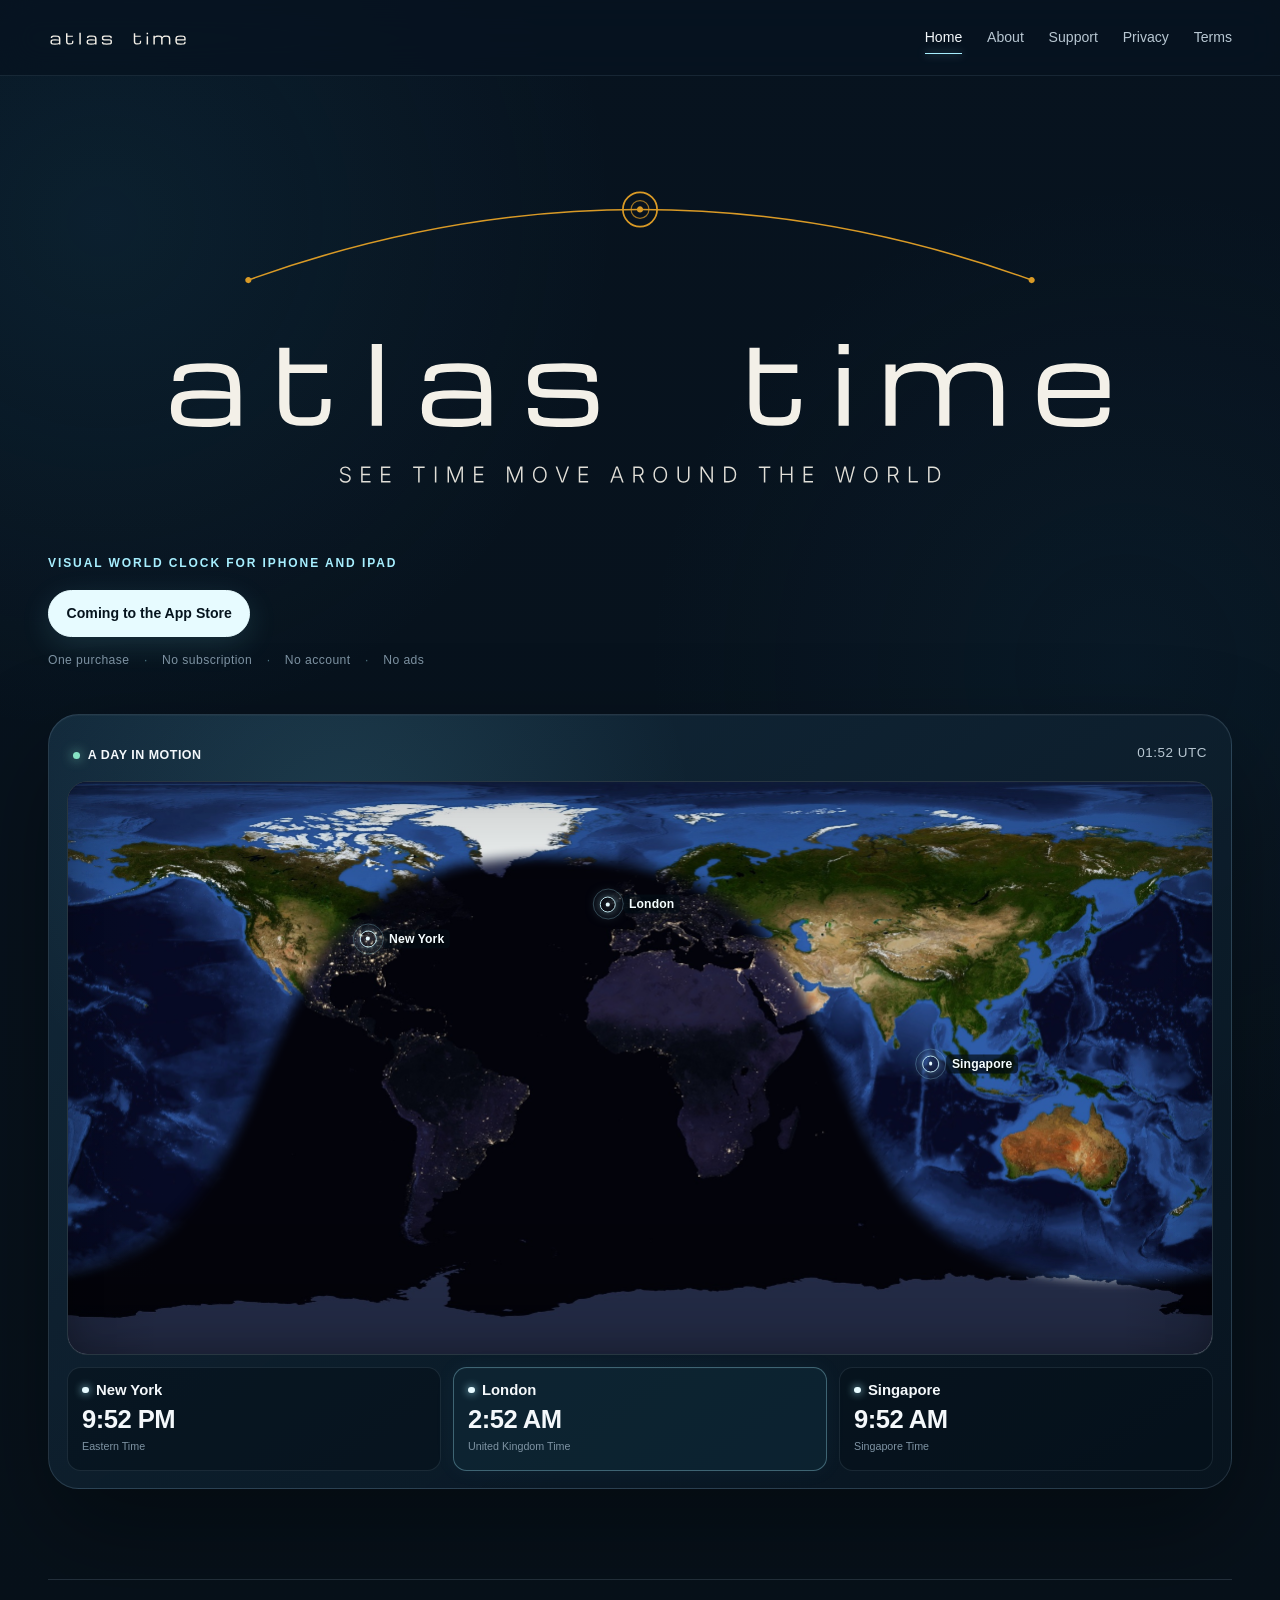
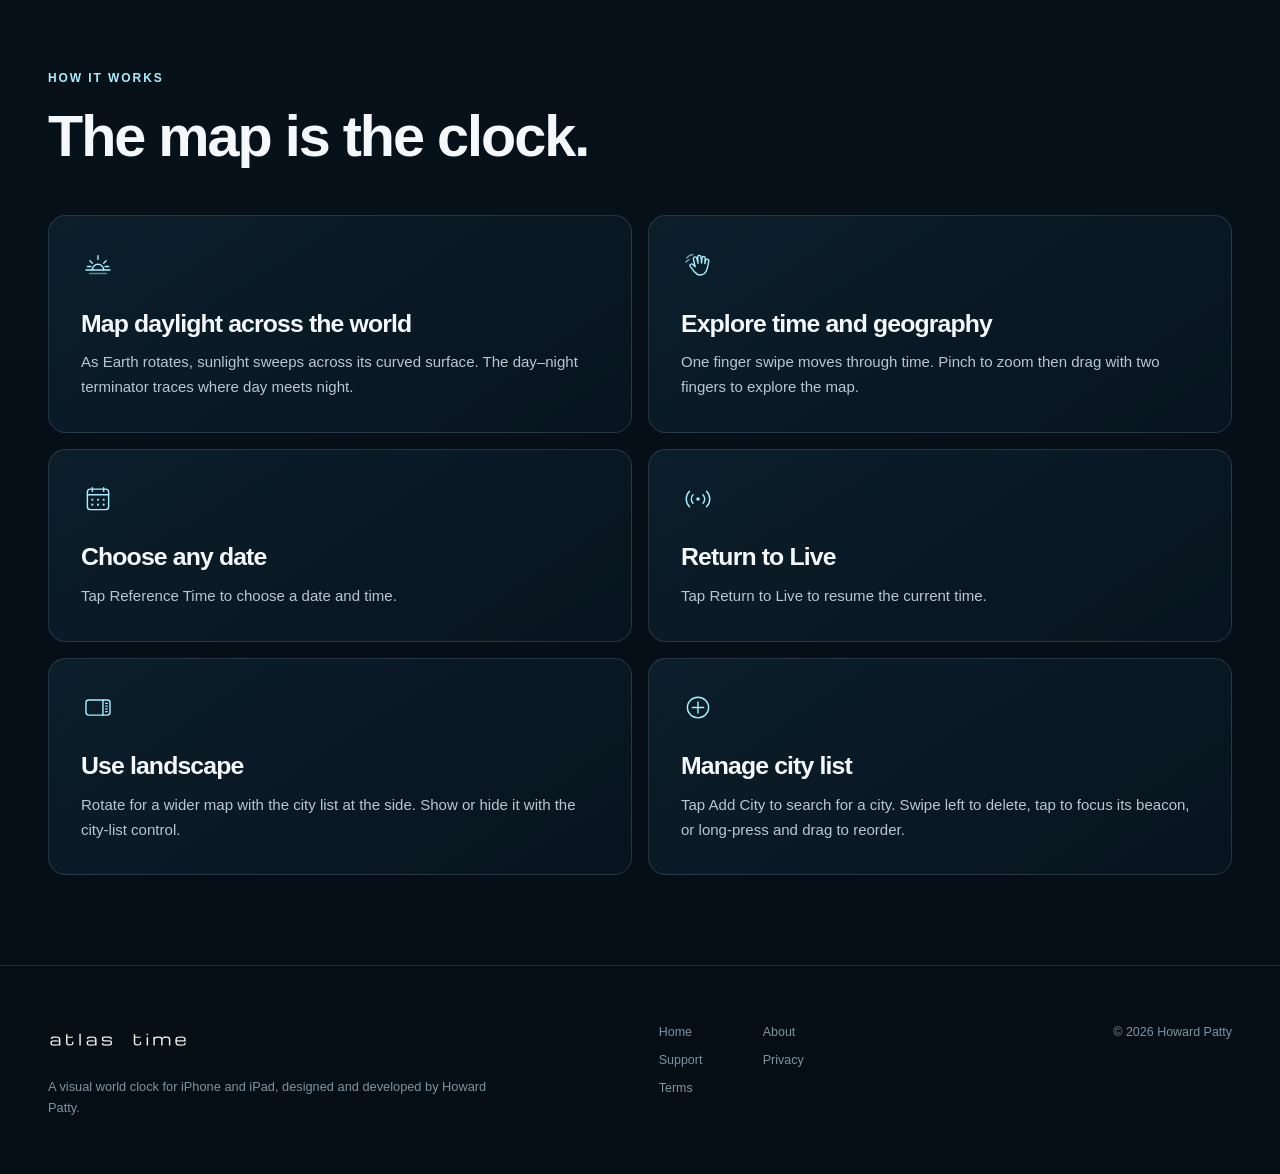
==== index.html @ 24e4bc36 "content updates" ====
<!doctype html>
<html lang="en">
<head>
  <meta charset="utf-8">
  <meta name="viewport" content="width=device-width, initial-scale=1">
  <meta name="description" content="Atlas Time is a visual world clock for iPhone and iPad. Follow daylight, explore seasonal light, and keep the places that matter in view.">
  <meta name="robots" content="index,follow">
  <meta name="theme-color" content="#07131f">
  <meta property="og:type" content="website">
  <meta property="og:site_name" content="Atlas Time">
  <meta property="og:title" content="Atlas Time — See time move across the world">
  <meta property="og:description" content="Atlas Time is a visual world clock for iPhone and iPad. Follow daylight, explore seasonal light, and keep the places that matter in view.">
  <meta property="og:url" content="https://atlastime.howardpatty.com/">
  <link rel="canonical" href="https://atlastime.howardpatty.com/">
  <link rel="icon" href="/assets/favicon.svg" type="image/svg+xml">
  <link rel="stylesheet" href="/assets/styles.css">
  <link rel="preload" href="/assets/brand/AtlasTimeLogo-Dark.svg" as="image" type="image/svg+xml">
<link rel="preload" href="/assets/map/earth-day.jpg" as="image">
  <title>Atlas Time — See time move across the world</title>
</head>
<body data-page="home">
  <a class="skip-link" href="#main-content">Skip to content</a>
  <header class="site-header">
    <div class="header-inner">
      <a class="brand" href="/" aria-label="Atlas Time home">
        <img class="header-logo" src="/assets/brand/AtlasTimeWordmark-Dark.svg" alt="">
      </a>
      <nav class="primary-nav" aria-label="Primary">
        <a href="/" aria-current="page">Home</a>
<a href="/about/">About</a>
<a href="/support/">Support</a>
<a href="/privacy/">Privacy</a>
<a href="/terms/">Terms</a>
      </nav>
    </div>
  </header>

  <main id="main-content">
    <section class="hero section-shell">
  <div class="hero-copy">
    <div class="hero-identity">
      <picture class="hero-logo">
        <source media="print" srcset="/assets/brand/AtlasTimeLogo-Light.svg">
        <img src="/assets/brand/AtlasTimeLogo-Dark.svg" alt="Atlas Time. See time move around the world.">
      </picture>
      <p class="eyebrow">Visual world clock for iPhone and iPad</p>
    </div>
    <div class="hero-pitch">
      <div class="hero-actions" aria-label="Atlas Time availability">
        <span class="button button-primary" aria-label="Atlas Time is coming to the App Store">Coming to the App Store</span>
      </div>
      <ul class="promise-list" aria-label="Purchase and privacy highlights">
        <li>One purchase</li>
        <li>No subscription</li>
        <li>No account</li>
        <li>No ads</li>
      </ul>
    </div>
  </div>

  <div class="map-feature" data-solar-map data-cycle-seconds="42" data-day-image="/assets/map/earth-day.jpg" data-night-image="/assets/map/earth-night.jpg">
    <div class="map-heading">
      <div>
        <span class="live-indicator"><span aria-hidden="true"></span> A day in motion</span>
      </div>
      <time class="map-reference" data-reference-time datetime="2026-06-21T00:00:00Z">00:00 UTC</time>
    </div>

    <div class="earth-frame">
      <img class="map-fallback map-fallback-day" src="/assets/map/earth-day.jpg" alt="">
      <img class="map-fallback map-fallback-night" src="/assets/map/earth-night.jpg" alt="">
      <canvas class="earth-canvas" role="img" aria-label="A compressed twenty-four-hour view of sunlight and darkness moving across Earth, with beacons for New York, London, and Singapore."></canvas>
      <div class="map-vignette" aria-hidden="true"></div>

      <div class="beacon beacon-new-york" style="--x: 29.45%; --y: 27.39%;">
        <span class="beacon-ring" aria-hidden="true"><span></span></span>
        <span class="beacon-label">New York</span>
      </div>
      <div class="beacon beacon-london" style="--x: 49.97%; --y: 21.39%;">
        <span class="beacon-ring" aria-hidden="true"><span></span></span>
        <span class="beacon-label">London</span>
      </div>
      <div class="beacon beacon-singapore" style="--x: 78.84%; --y: 49.25%;">
        <span class="beacon-ring" aria-hidden="true"><span></span></span>
        <span class="beacon-label">Singapore</span>
      </div>
    </div>

    <div class="city-strip" aria-label="Local times in the featured cities">
      <article class="city-readout">
        <div><span class="city-beacon-dot" aria-hidden="true"></span><h2>New York</h2></div>
        <time data-city-time data-time-zone="America/New_York" datetime="2026-06-20T20:00:00-04:00">8:00 PM</time>
        <p>Eastern Time</p>
      </article>
      <article class="city-readout city-readout-focused">
        <div><span class="city-beacon-dot" aria-hidden="true"></span><h2>London</h2></div>
        <time data-city-time data-time-zone="Europe/London" datetime="2026-06-21T01:00:00+01:00">1:00 AM</time>
        <p>United Kingdom Time</p>
      </article>
      <article class="city-readout">
        <div><span class="city-beacon-dot" aria-hidden="true"></span><h2>Singapore</h2></div>
        <time data-city-time data-time-zone="Asia/Singapore" datetime="2026-06-21T08:00:00+08:00">8:00 AM</time>
        <p>Singapore Time</p>
      </article>
    </div>
  </div>
</section>

<section class="tips-section section-shell" id="how-it-works" aria-labelledby="how-it-works-heading">
  <div class="section-intro">
    <p class="eyebrow">How it works</p>
    <h2 id="how-it-works-heading">The map is the clock.</h2>
  </div>
  <div class="tips-grid">
    <article class="tip-card"><img class="tip-icon" src="/assets/icons/tip-map-daylight.svg" alt=""><h3>Map daylight across the world</h3><p>As Earth rotates, sunlight sweeps across its curved surface. The day–night terminator traces where day meets night.</p></article>
    <article class="tip-card"><img class="tip-icon" src="/assets/icons/tip-move-through-time.svg" alt=""><h3>Explore time and geography</h3><p>One finger swipe moves through time. Pinch to zoom then drag with two fingers to explore the map.</p></article>
    <article class="tip-card"><img class="tip-icon" src="/assets/icons/tip-choose-date.svg" alt=""><h3>Choose any date</h3><p>Tap Reference Time to choose a date and time.</p></article>
    <article class="tip-card"><img class="tip-icon" src="/assets/icons/tip-return-to-live.svg" alt=""><h3>Return to Live</h3><p>Tap Return to Live to resume the current time.</p></article>
    <article class="tip-card"><img class="tip-icon" src="/assets/icons/tip-landscape.svg" alt=""><h3>Use landscape</h3><p>Rotate for a wider map with the city list at the side. Show or hide it with the city-list control.</p></article>
    <article class="tip-card"><img class="tip-icon" src="/assets/icons/tip-manage-city-list.svg" alt=""><h3>Manage city list</h3><p>Tap Add City to search for a city. Swipe left to delete, tap to focus its beacon, or long-press and drag to reorder.</p></article>
  </div>
</section>

  </main>

  <footer class="site-footer">
    <div class="footer-inner">
  <div>
    <a class="footer-brand" href="/" aria-label="Atlas Time home">
      <picture>
        <source media="print" srcset="/assets/brand/AtlasTimeWordmark-Light.svg">
        <img src="/assets/brand/AtlasTimeWordmark-Dark.svg" alt="">
      </picture>
    </a>
    <p>A visual world clock for iPhone and iPad, designed and developed by Howard Patty.</p>
  </div>
  <nav aria-label="Sitemap">
    <a href="/">Home</a>
    <a href="/about/">About</a>
    <a href="/support/">Support</a>
    <a href="/privacy/">Privacy</a>
    <a href="/terms/">Terms</a>
  </nav>
  <p class="copyright">© 2026 Howard Patty</p>
</div>
  </footer>
  <script src="/assets/hero.js" defer></script>
</body>
</html>
---- assets/styles.css ----
:root {
  color-scheme: dark;
  --ink: #f4f8fb;
  --ink-soft: #b8c7d2;
  --ink-faint: #7e93a3;
  --surface: #07131f;
  --surface-raised: #0c1c29;
  --surface-soft: #102535;
  --line: rgba(177, 213, 232, 0.16);
  --line-strong: rgba(177, 226, 244, 0.32);
  --beacon: #a7efff;
  --beacon-bright: #e7fbff;
  --live: #86e3c4;
  --max-width: 74rem;
  --content-width: 51rem;
  --page-gutter: clamp(1.1rem, 3vw, 2rem);
  --section-space: clamp(3.75rem, 7vw, 6rem);
  --page-hero-top: clamp(3.5rem, 7vw, 5.5rem);
  --page-hero-bottom: clamp(2.75rem, 5vw, 4rem);
  --radius-large: clamp(1.25rem, 2.4vw, 2rem);
  --radius-medium: 1.1rem;
  font-family: ui-sans-serif, -apple-system, BlinkMacSystemFont, "SF Pro Display", "Segoe UI", sans-serif;
  font-synthesis: none;
  text-rendering: optimizeLegibility;
}

* {
  box-sizing: border-box;
}

html {
  background: var(--surface);
  scroll-behavior: smooth;
}

body {
  margin: 0;
  min-width: 20rem;
  color: var(--ink);
  background:
    radial-gradient(circle at 8% 8%, rgba(38, 111, 146, 0.14), transparent 32rem),
    radial-gradient(circle at 88% 24%, rgba(28, 82, 114, 0.11), transparent 30rem),
    linear-gradient(180deg, #07131f 0%, #07111a 58%, #050d15 100%);
  font-size: clamp(1rem, 0.96rem + 0.2vw, 1.08rem);
  line-height: 1.65;
}

body::before {
  position: fixed;
  inset: 0;
  z-index: -1;
  content: "";
  opacity: 0.22;
  pointer-events: none;
  background-image: radial-gradient(circle, rgba(219, 246, 255, 0.25) 0.7px, transparent 0.9px);
  background-size: 52px 52px;
  mask-image: linear-gradient(to bottom, black, transparent 62%);
}

a {
  color: var(--beacon);
  text-underline-offset: 0.18em;
}

a:hover {
  color: var(--beacon-bright);
}

button,
a,
summary {
  -webkit-tap-highlight-color: transparent;
}

:focus-visible {
  outline: 3px solid var(--beacon);
  outline-offset: 4px;
  border-radius: 0.25rem;
}

img,
canvas {
  display: block;
  max-width: 100%;
}

h1,
h2,
h3,
p {
  margin-top: 0;
}

h1,
h2,
h3 {
  line-height: 1.08;
  letter-spacing: -0.035em;
}

h1 {
  max-width: 15ch;
  margin-bottom: 1.35rem;
  font-size: clamp(3rem, 7vw, 6rem);
  font-weight: 620;
}

h2 {
  font-size: clamp(2rem, 4.5vw, 3.9rem);
  font-weight: 580;
}

h3 {
  font-size: clamp(1.15rem, 1rem + 0.7vw, 1.55rem);
  font-weight: 590;
}

.section-shell,
.header-inner,
.footer-inner {
  width: min(calc(100% - (2 * var(--page-gutter))), var(--max-width));
  margin-inline: auto;
}

.skip-link {
  position: fixed;
  top: 0.75rem;
  left: 0.75rem;
  z-index: 100;
  padding: 0.65rem 0.85rem;
  color: #06131d;
  background: var(--beacon-bright);
  border-radius: 0.5rem;
  transform: translateY(-180%);
  transition: transform 160ms ease;
}

.skip-link:focus {
  transform: translateY(0);
}

.site-header {
  position: sticky;
  top: 0;
  z-index: 50;
  background: rgba(7, 19, 31, 0.78);
  border-bottom: 1px solid rgba(177, 213, 232, 0.1);
  backdrop-filter: blur(18px) saturate(1.2);
}

.header-inner {
  min-height: 4.7rem;
  display: flex;
  align-items: center;
  justify-content: space-between;
  gap: 1rem;
}

.brand {
  display: block;
  flex: 0 0 auto;
  padding: 0.7rem;
  margin-left: -0.7rem;
  text-decoration: none;
}

.footer-brand picture,
.hero-logo {
  display: block;
}

.header-logo {
  width: 8.75rem;
  height: auto;
}

.footer-brand {
  display: inline-block;
  padding: 0.7rem;
  margin: -0.7rem;
  text-decoration: none;
}

.footer-brand img {
  width: 8.75rem;
  height: auto;
}

.primary-nav {
  display: flex;
  align-items: center;
  gap: clamp(0.75rem, 2vw, 1.55rem);
}

.primary-nav a {
  position: relative;
  padding: 0.65rem 0;
  color: var(--ink-soft);
  font-size: 0.88rem;
  text-decoration: none;
}

.primary-nav a:hover,
.primary-nav a[aria-current="page"] {
  color: var(--ink);
}

.primary-nav a[aria-current="page"]::after {
  position: absolute;
  right: 0;
  bottom: 0.35rem;
  left: 0;
  height: 1px;
  content: "";
  background: var(--beacon);
  box-shadow: 0 0 8px rgba(167, 239, 255, 0.7);
}

.eyebrow {
  margin-bottom: 1rem;
  color: var(--beacon);
  font-size: 0.75rem;
  font-weight: 680;
  letter-spacing: 0.16em;
  text-transform: uppercase;
}

.hero {
  padding-top: clamp(2.75rem, 5vw, 4rem);
  padding-bottom: var(--section-space);
}

.hero-copy {
  margin-bottom: clamp(2rem, 3.5vw, 2.75rem);
}

.hero-logo {
  width: min(100%, 68rem);
  margin: 0 auto clamp(1rem, 2.5vw, 1.6rem);
}

.hero-logo img {
  width: 100%;
  height: auto;
}

.hero-pitch {
  display: grid;
  gap: 0.85rem;
  justify-items: start;
}

.hero-actions {
  display: flex;
  align-items: center;
  flex-wrap: wrap;
  gap: 1.25rem;
  margin: 0;
}

.button {
  min-height: 2.9rem;
  display: inline-flex;
  align-items: center;
  justify-content: center;
  padding: 0.72rem 1.1rem;
  border: 1px solid var(--line-strong);
  border-radius: 999px;
  font-size: 0.88rem;
  font-weight: 650;
  line-height: 1.2;
  text-decoration: none;
}

.button-primary {
  color: #06141e;
  background: var(--beacon-bright);
  border-color: var(--beacon-bright);
  box-shadow: 0 8px 30px rgba(120, 219, 241, 0.14);
}

.button-primary:hover {
  color: #06141e;
  background: #ffffff;
}

.button-secondary {
  color: var(--ink);
  background: rgba(255, 255, 255, 0.035);
}

.button-secondary:hover {
  background: rgba(167, 239, 255, 0.09);
}

.text-link {
  font-size: 0.92rem;
  font-weight: 620;
  text-decoration: none;
}

.promise-list {
  display: flex;
  flex-wrap: wrap;
  gap: 0.2rem 0;
  margin: 0;
  padding: 0;
  color: var(--ink-faint);
  font-size: 0.76rem;
  letter-spacing: 0.035em;
  list-style: none;
}

.promise-list li {
  white-space: nowrap;
}

.promise-list li + li::before {
  margin: 0 0.9rem;
  content: "·";
  color: rgba(167, 239, 255, 0.45);
}

.map-feature {
  position: relative;
  padding: clamp(0.75rem, 1.5vw, 1.1rem);
  overflow: hidden;
  background: linear-gradient(145deg, rgba(21, 47, 66, 0.78), rgba(8, 20, 31, 0.94));
  border: 1px solid var(--line);
  border-radius: var(--radius-large);
  box-shadow: 0 40px 100px rgba(0, 0, 0, 0.36), inset 0 1px rgba(255, 255, 255, 0.03);
}

.map-feature::before {
  position: absolute;
  inset: -30% 40% 40% -10%;
  content: "";
  pointer-events: none;
  background: radial-gradient(circle, rgba(122, 219, 242, 0.12), transparent 65%);
}

.map-heading {
  position: relative;
  z-index: 2;
  display: flex;
  align-items: center;
  justify-content: space-between;
  gap: 1rem;
  padding: 0.4rem 0.4rem 0.85rem;
}

.map-heading p {
  margin: 0.25rem 0 0;
  color: var(--ink-faint);
  font-size: 0.76rem;
}

.live-indicator {
  display: inline-flex;
  align-items: center;
  gap: 0.48rem;
  color: var(--ink);
  font-size: 0.78rem;
  font-weight: 650;
  letter-spacing: 0.04em;
  text-transform: uppercase;
}

.live-indicator span {
  width: 0.45rem;
  height: 0.45rem;
  background: var(--live);
  border-radius: 50%;
  box-shadow: 0 0 12px rgba(134, 227, 196, 0.85);
  animation: live-pulse 2.6s ease-in-out infinite;
}

.map-reference {
  color: var(--ink-soft);
  font-variant-numeric: tabular-nums;
  font-size: 0.84rem;
  letter-spacing: 0.04em;
}

.earth-frame {
  position: relative;
  aspect-ratio: 2 / 1;
  overflow: hidden;
  background: #06101a;
  border: 1px solid rgba(191, 226, 240, 0.18);
  border-radius: clamp(0.8rem, 1.6vw, 1.35rem);
  box-shadow: inset 0 0 40px rgba(0, 0, 0, 0.35);
  isolation: isolate;
}

.map-fallback,
.earth-canvas,
.map-vignette {
  position: absolute;
  inset: 0;
  width: 100%;
  height: 100%;
}

.map-fallback {
  object-fit: fill;
}

.map-fallback-night {
  opacity: 0.9;
  mask-image: linear-gradient(105deg, black 0%, rgba(0, 0, 0, 0.92) 28%, transparent 55%);
}

.earth-canvas {
  z-index: 1;
  opacity: 0;
  transition: opacity 500ms ease;
}

.map-feature.is-ready .earth-canvas {
  opacity: 1;
}

.map-vignette {
  z-index: 2;
  pointer-events: none;
  background:
    linear-gradient(180deg, rgba(0, 0, 0, 0.2), transparent 22%, transparent 72%, rgba(0, 0, 0, 0.24)),
    linear-gradient(90deg, rgba(2, 9, 15, 0.18), transparent 8%, transparent 92%, rgba(2, 9, 15, 0.18));
  box-shadow: inset 0 0 34px rgba(0, 0, 0, 0.26);
}

.beacon {
  position: absolute;
  top: var(--y);
  left: var(--x);
  z-index: 4;
  display: flex;
  align-items: center;
  gap: 0.45rem;
  transform: translate(-50%, -50%);
  pointer-events: none;
}

.beacon-ring {
  position: relative;
  width: clamp(0.72rem, 1.5vw, 1.05rem);
  height: clamp(0.72rem, 1.5vw, 1.05rem);
  display: grid;
  flex: 0 0 auto;
  place-items: center;
  border: 1px solid rgba(206, 247, 255, 0.92);
  border-radius: 50%;
  box-shadow: 0 0 14px rgba(167, 239, 255, 0.5);
}

.beacon-ring::before {
  position: absolute;
  inset: -55%;
  content: "";
  border: 1px solid rgba(167, 239, 255, 0.25);
  border-radius: 50%;
  animation: beacon-breathe 3.4s ease-in-out infinite;
}

.beacon-ring span {
  width: 0.23rem;
  height: 0.23rem;
  background: var(--beacon-bright);
  border-radius: 50%;
  box-shadow: 0 0 10px #d9f9ff;
}

.beacon-label {
  padding: 0.12rem 0.35rem;
  color: #f4fdff;
  background: rgba(4, 14, 22, 0.7);
  border-radius: 0.28rem;
  font-size: clamp(0.5rem, 1.15vw, 0.76rem);
  font-weight: 610;
  letter-spacing: 0.01em;
  line-height: 1.25;
  text-shadow: 0 1px 4px rgba(0, 0, 0, 0.9);
  white-space: nowrap;
}

.city-strip {
  position: relative;
  z-index: 2;
  display: grid;
  grid-template-columns: repeat(3, 1fr);
  gap: 0.7rem;
  padding-top: 0.8rem;
}

.city-readout {
  min-width: 0;
  padding: 0.85rem 0.9rem;
  background: rgba(5, 15, 24, 0.54);
  border: 1px solid rgba(180, 218, 234, 0.11);
  border-radius: 0.85rem;
}

.city-readout-focused {
  background: rgba(14, 39, 53, 0.72);
  border-color: rgba(167, 239, 255, 0.32);
  box-shadow: inset 0 1px rgba(255, 255, 255, 0.02), 0 0 22px rgba(105, 204, 230, 0.05);
}

.city-readout > div {
  display: flex;
  align-items: center;
  gap: 0.45rem;
}

.city-beacon-dot {
  width: 0.42rem;
  height: 0.42rem;
  flex: 0 0 auto;
  background: var(--beacon-bright);
  border-radius: 50%;
  box-shadow: 0 0 8px var(--beacon);
}

.city-readout h2 {
  margin: 0;
  overflow: hidden;
  font-size: clamp(0.74rem, 1.2vw, 0.93rem);
  font-weight: 570;
  letter-spacing: 0;
  text-overflow: ellipsis;
  white-space: nowrap;
}

.city-readout time {
  display: block;
  margin-top: 0.35rem;
  font-size: clamp(1.05rem, 2.25vw, 1.6rem);
  font-variant-numeric: tabular-nums;
  font-weight: 560;
  letter-spacing: -0.02em;
  line-height: 1.2;
}

.city-readout p {
  margin: 0.25rem 0 0;
  overflow: hidden;
  color: var(--ink-faint);
  font-size: 0.67rem;
  text-overflow: ellipsis;
  white-space: nowrap;
}

.story-section,
.tips-section,
.inside-section,
.civil-time-section,
.catalog-section,
.solar-method-section,
.imagery-section {
  padding-block: var(--section-space);
  border-top: 1px solid var(--line);
}

.section-intro {
  max-width: 48rem;
  margin-bottom: clamp(2rem, 4vw, 3rem);
}

.section-intro h2 {
  margin-bottom: 1.2rem;
}

.section-intro > p:last-child {
  max-width: 42rem;
  color: var(--ink-soft);
  font-size: 1.1rem;
}

.inside-section .section-intro {
  margin-bottom: 0;
}

.civil-time-grid,
.catalog-grid {
  display: grid;
  grid-template-columns: minmax(0, 1fr) minmax(18rem, 0.86fr);
  gap: clamp(2rem, 6vw, 5rem);
  align-items: start;
}

.civil-time-section code {
  color: var(--ink);
  font-family: ui-monospace, SFMono-Regular, Menlo, Monaco, Consolas, monospace;
  font-size: 0.86em;
}

.civil-time-notes,
.catalog-notes {
  border-top: 1px solid var(--line-strong);
}

.civil-time-notes section,
.catalog-notes section {
  padding-block: 1.35rem;
  border-bottom: 1px solid var(--line);
}

.civil-time-notes h3,
.catalog-notes h3 {
  margin-bottom: 0.7rem;
  color: var(--ink);
  font-size: clamp(1.15rem, 1rem + 0.5vw, 1.45rem);
}

.civil-time-notes p,
.catalog-notes p {
  margin: 0;
  color: var(--ink-soft);
  font-size: 0.94rem;
}

.civil-time-notes p + p {
  margin-top: 1rem;
}

.solar-method-grid {
  display: grid;
  grid-template-columns: minmax(0, 1.05fr) minmax(18rem, 0.95fr);
  gap: clamp(2rem, 6vw, 5rem);
  align-items: start;
}

.method-copy {
  max-width: 44rem;
  color: var(--ink-soft);
  font-size: clamp(1rem, 0.95rem + 0.25vw, 1.1rem);
}

.method-copy p {
  margin: 0;
}

.method-copy p + p {
  margin-top: 1.25rem;
}

.equation-panel {
  padding: clamp(1.4rem, 3vw, 2.25rem);
  margin: 0;
  background: linear-gradient(145deg, rgba(16, 39, 54, 0.72), rgba(8, 21, 32, 0.9));
  border: 1px solid rgba(217, 154, 38, 0.46);
  border-radius: var(--radius-medium);
}

.equation-panel figcaption {
  color: var(--ink-soft);
  font-size: 0.92rem;
}

.solar-equation {
  display: grid;
  grid-template-columns: max-content minmax(0, 1fr);
  gap: 0.2rem 0.55ch;
  margin: clamp(1.5rem, 4vw, 2.5rem) 0;
  color: var(--ink);
  font-family: ui-monospace, SFMono-Regular, Menlo, Monaco, Consolas, monospace;
  font-size: clamp(1rem, 1rem + 0.65vw, 1.55rem);
  line-height: 1.7;
  letter-spacing: -0.04em;
}

.equation-left {
  grid-column: 1;
}

.equation-right,
.equation-continuation {
  grid-column: 2;
  white-space: nowrap;
}

.equation-continuation {
  padding-left: 1ch;
}

.solar-equation var,
.equation-key var {
  color: var(--beacon);
  font-style: normal;
}

.equation-key {
  display: grid;
  grid-template-columns: repeat(2, minmax(0, 1fr));
  gap: 0.9rem 1.4rem;
  margin: 0;
}

.equation-key div {
  display: grid;
  grid-template-columns: 5.25rem minmax(0, 1fr);
  gap: 0.6rem;
  align-items: center;
}

.equation-key dt {
  color: var(--beacon);
  font-weight: 650;
  white-space: nowrap;
}

.equation-key dd {
  margin: 0;
  color: var(--ink-faint);
  font-size: 0.82rem;
}

.method-detail {
  max-width: 50rem;
  margin: clamp(2rem, 5vw, 3.5rem) 0 0;
  color: var(--ink-soft);
}

.source-note {
  max-width: 56rem;
  padding: 1rem 0 1rem 1.25rem;
  margin-top: clamp(2rem, 4vw, 3rem);
  color: var(--ink-faint);
  border-left: 2px solid var(--beacon);
  font-size: 0.86rem;
}

.source-note p {
  margin: 0;
}

.tips-eyebrow {
  margin-bottom: clamp(2rem, 4vw, 3rem);
}

.feature-grid,
.tips-grid {
  display: grid;
  grid-template-columns: repeat(3, 1fr);
  gap: 1rem;
}

.feature-card,
.tip-card {
  padding: clamp(1.35rem, 2.6vw, 2rem);
  background: linear-gradient(145deg, rgba(16, 39, 54, 0.65), rgba(8, 21, 32, 0.82));
  border: 1px solid var(--line);
  border-radius: var(--radius-medium);
}

.feature-number {
  display: block;
  margin-bottom: 2.6rem;
  color: var(--beacon);
  font-size: 0.72rem;
  font-variant-numeric: tabular-nums;
  letter-spacing: 0.12em;
}

.tip-icon {
  width: 2.1rem;
  height: 2.1rem;
  margin-bottom: 1.8rem;
}

.feature-card h3,
.tip-card h3 {
  margin-bottom: 0.8rem;
}

.feature-card p,
.tip-card p {
  margin: 0;
  color: var(--ink-soft);
  font-size: 0.94rem;
}

.imagery-copy {
  max-width: 48rem;
  color: var(--ink-soft);
  font-size: clamp(1rem, 0.95rem + 0.25vw, 1.1rem);
}

.imagery-copy p {
  margin: 0;
}

.imagery-copy p + p {
  margin-top: 1.25rem;
}

.imagery-disclaimer {
  color: var(--ink-faint);
  font-size: 0.9rem;
}

.page-hero {
  padding-top: var(--page-hero-top);
  padding-bottom: var(--page-hero-bottom);
}

.page-hero h1 {
  font-size: clamp(3rem, 7vw, 6rem);
}

.page-hero h1.page-eyebrow-heading {
  max-width: none;
  font-size: 0.75rem;
  white-space: nowrap;
}

.page-hero > p:not(.eyebrow, .effective-date) {
  max-width: 42rem;
  color: var(--ink-soft);
  font-size: clamp(1.08rem, 1rem + 0.5vw, 1.35rem);
}

.effective-date {
  margin-top: 1.5rem;
  color: var(--ink-faint);
  font-size: 0.82rem;
}

.prose-section {
  padding-block: clamp(3rem, 7vw, 6rem);
  border-top: 1px solid var(--line);
}

.prose-section h2 {
  max-width: 14ch;
}

.prose-section p {
  max-width: 44rem;
  color: var(--ink-soft);
}

.split-story {
  display: grid;
  grid-template-columns: minmax(0, 1.25fr) minmax(16rem, 0.75fr);
  gap: clamp(2rem, 8vw, 7rem);
}

.pull-quote {
  align-self: center;
  padding: clamp(1.5rem, 3vw, 2.5rem);
  background: rgba(13, 36, 50, 0.62);
  border: 1px solid var(--line);
  border-radius: var(--radius-medium);
}

.pull-quote p {
  margin-bottom: 0.8rem;
  color: var(--ink);
  font-size: clamp(1.7rem, 4vw, 2.8rem);
  line-height: 1.15;
  letter-spacing: -0.04em;
}

.pull-quote span {
  color: var(--ink-faint);
  font-size: 0.75rem;
}

.tips-grid {
  grid-template-columns: repeat(2, 1fr);
}

.support-layout {
  display: grid;
  grid-template-columns: minmax(0, 1.4fr) minmax(17rem, 0.6fr);
  gap: clamp(2rem, 7vw, 6rem);
  align-items: start;
  padding-bottom: var(--section-space);
}

.support-layout-single {
  grid-template-columns: minmax(0, 51rem);
}

.support-main > h2,
.contact-card h2 {
  font-size: clamp(1.7rem, 3vw, 2.5rem);
}

.faq-list {
  border-top: 1px solid var(--line);
}

.faq-list details {
  border-bottom: 1px solid var(--line);
}

.faq-list summary {
  position: relative;
  padding: 1.3rem 2.25rem 1.3rem 0;
  font-weight: 590;
  cursor: pointer;
  list-style: none;
}

.faq-list summary::-webkit-details-marker {
  display: none;
}

.faq-list summary::after {
  position: absolute;
  top: 1.3rem;
  right: 0.25rem;
  content: "+";
  color: var(--beacon);
  font-size: 1.25rem;
  font-weight: 350;
}

.faq-list details[open] summary::after {
  content: "−";
}

.faq-list details p {
  max-width: 42rem;
  padding: 0 2rem 1.3rem 0;
  color: var(--ink-soft);
}

.contact-card {
  position: sticky;
  top: 6.5rem;
  padding: clamp(1.5rem, 3vw, 2.25rem);
  background: linear-gradient(145deg, rgba(18, 46, 62, 0.7), rgba(8, 22, 33, 0.85));
  border: 1px solid var(--line-strong);
  border-radius: var(--radius-medium);
}

.fine-print {
  margin: 1.4rem 0 0;
  color: var(--ink-faint);
  font-size: 0.78rem;
}

.legal-hero {
  border-bottom: 1px solid var(--line);
}

.legal-copy {
  max-width: var(--max-width);
  padding-top: clamp(2.75rem, 5vw, 4rem);
  padding-bottom: var(--section-space);
}

.legal-copy > section {
  max-width: var(--content-width);
}

.legal-copy section + section {
  margin-top: clamp(2rem, 4vw, 2.5rem);
  padding-top: clamp(2rem, 4vw, 2.5rem);
  border-top: 1px solid var(--line);
}

.legal-copy h2 {
  margin-bottom: 1rem;
  font-size: clamp(1.45rem, 2.5vw, 2rem);
  letter-spacing: -0.025em;
}

.legal-copy p,
.credit-list {
  color: var(--ink-soft);
}

.credit-list {
  padding-left: 1.2rem;
}

.credit-list li + li {
  margin-top: 0.9rem;
}

.not-found {
  min-height: 66vh;
  display: flex;
  flex-direction: column;
  align-items: flex-start;
  justify-content: center;
  padding-block: 5rem;
}

.not-found h1 {
  font-size: clamp(2.8rem, 7vw, 5.8rem);
}

.not-found > p:not(.eyebrow) {
  margin-bottom: 2rem;
  color: var(--ink-soft);
}

.lost-beacon {
  width: 3rem;
  height: 3rem;
  display: grid;
  place-items: center;
  margin-bottom: 2rem;
  border: 1px solid var(--beacon);
  border-radius: 50%;
  box-shadow: 0 0 30px rgba(167, 239, 255, 0.16);
}

.lost-beacon span {
  width: 0.4rem;
  height: 0.4rem;
  background: var(--beacon-bright);
  border-radius: 50%;
  box-shadow: 0 0 12px var(--beacon);
}

.site-footer {
  border-top: 1px solid var(--line);
}

.footer-inner {
  display: grid;
  grid-template-columns: 1.4fr 1fr auto;
  gap: clamp(2rem, 5vw, 5rem);
  align-items: start;
  padding-block: clamp(2.75rem, 5vw, 3.5rem);
}

.footer-inner > div p {
  max-width: 28rem;
  margin: 0.8rem 0 0;
  color: var(--ink-faint);
  font-size: 0.8rem;
}

.footer-inner nav {
  display: grid;
  grid-template-columns: repeat(2, minmax(5rem, max-content));
  gap: 0.45rem 1.5rem;
}

.footer-inner nav a,
.copyright {
  color: var(--ink-faint);
  font-size: 0.78rem;
  text-decoration: none;
}

.copyright {
  margin: 0;
  white-space: nowrap;
}

@keyframes live-pulse {
  0%, 100% { opacity: 0.62; transform: scale(0.86); }
  50% { opacity: 1; transform: scale(1); }
}

@keyframes beacon-breathe {
  0%, 100% { opacity: 0.28; transform: scale(0.88); }
  50% { opacity: 0.7; transform: scale(1.12); }
}

@media (max-width: 54rem) {
  .header-logo {
    width: 8.25rem;
  }

  .hero-copy {
    display: block;
  }

  .feature-grid {
    grid-template-columns: 1fr;
  }

  .civil-time-grid,
  .catalog-grid,
  .solar-method-grid {
    grid-template-columns: 1fr;
  }

  .feature-number {
    margin-bottom: 1.5rem;
  }

  .split-story,
  .support-layout {
    grid-template-columns: 1fr;
  }

  .contact-card {
    position: static;
  }

  .footer-inner {
    grid-template-columns: 1fr 1fr;
  }

  .copyright {
    grid-column: 1 / -1;
  }
}

@media (max-width: 42rem) {
  .site-header {
    position: relative;
  }

  .header-inner {
    align-items: flex-start;
    flex-direction: column;
    gap: 0.35rem;
    padding-block: 0.95rem;
  }

  .brand {
    padding: 0.7rem;
    margin: -0.7rem;
  }

  .primary-nav {
    width: 100%;
    padding-bottom: 0.1rem;
    overflow-x: auto;
    scrollbar-width: none;
  }

  .primary-nav::-webkit-scrollbar {
    display: none;
  }

  .hero {
    padding-top: 3.6rem;
  }

  .map-heading p {
    display: none;
  }

  .map-reference {
    font-size: 0.7rem;
  }

  .city-strip {
    display: flex;
    padding-bottom: 0.1rem;
    overflow-x: auto;
    scroll-snap-type: x proximity;
  }

  .city-readout {
    min-width: 9.5rem;
    flex: 1 0 9.5rem;
    scroll-snap-align: start;
  }

  .beacon-label {
    font-size: 0.47rem;
  }

  .tips-grid {
    grid-template-columns: 1fr;
  }

  .equation-key {
    grid-template-columns: 1fr;
  }

  .footer-inner {
    grid-template-columns: 1fr;
  }

  .copyright {
    grid-column: auto;
  }
}

@media (max-width: 28rem) {
  .equation-panel {
    padding-inline: 1rem;
  }

  .solar-equation {
    font-size: clamp(0.7rem, 3.4vw, 0.9rem);
    letter-spacing: -0.055em;
  }

  .beacon-label {
    display: none;
  }

  .beacon-ring {
    width: 0.72rem;
    height: 0.72rem;
  }

  .map-feature {
    padding: 0.6rem;
  }
}

@media (prefers-reduced-motion: reduce) {
  html {
    scroll-behavior: auto;
  }

  *,
  *::before,
  *::after {
    scroll-behavior: auto !important;
    animation-duration: 0.001ms !important;
    animation-iteration-count: 1 !important;
    transition-duration: 0.001ms !important;
  }

  .live-indicator::after {
    margin-left: 0.25rem;
    content: "· Still frame";
    color: var(--ink-faint);
    font-weight: 500;
    letter-spacing: 0;
    text-transform: none;
  }
}

@media print {
  .site-header,
  .site-footer,
  .hero-actions {
    display: none;
  }

  body {
    color: #111;
    background: #fff;
  }

  .legal-copy p,
  .credit-list,
  .page-hero > p:not(.eyebrow, .effective-date) {
    color: #333;
  }
}
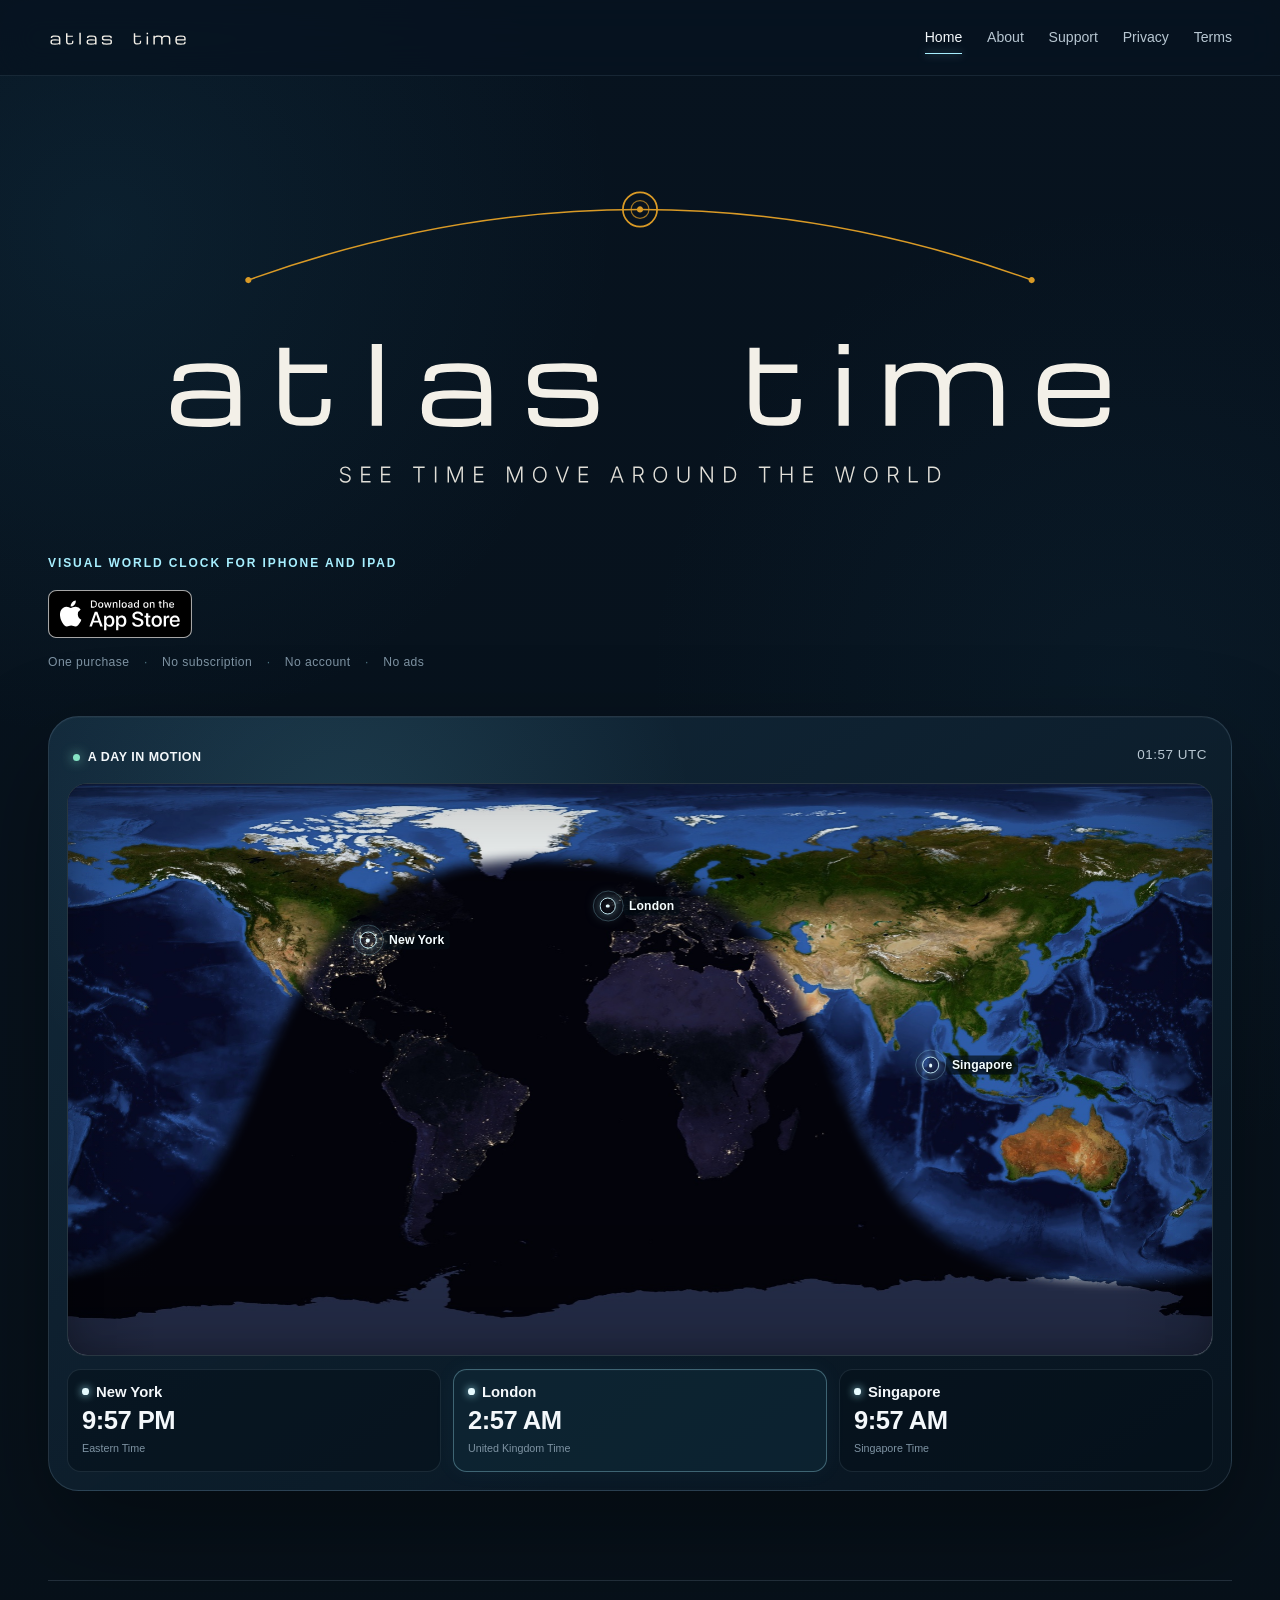
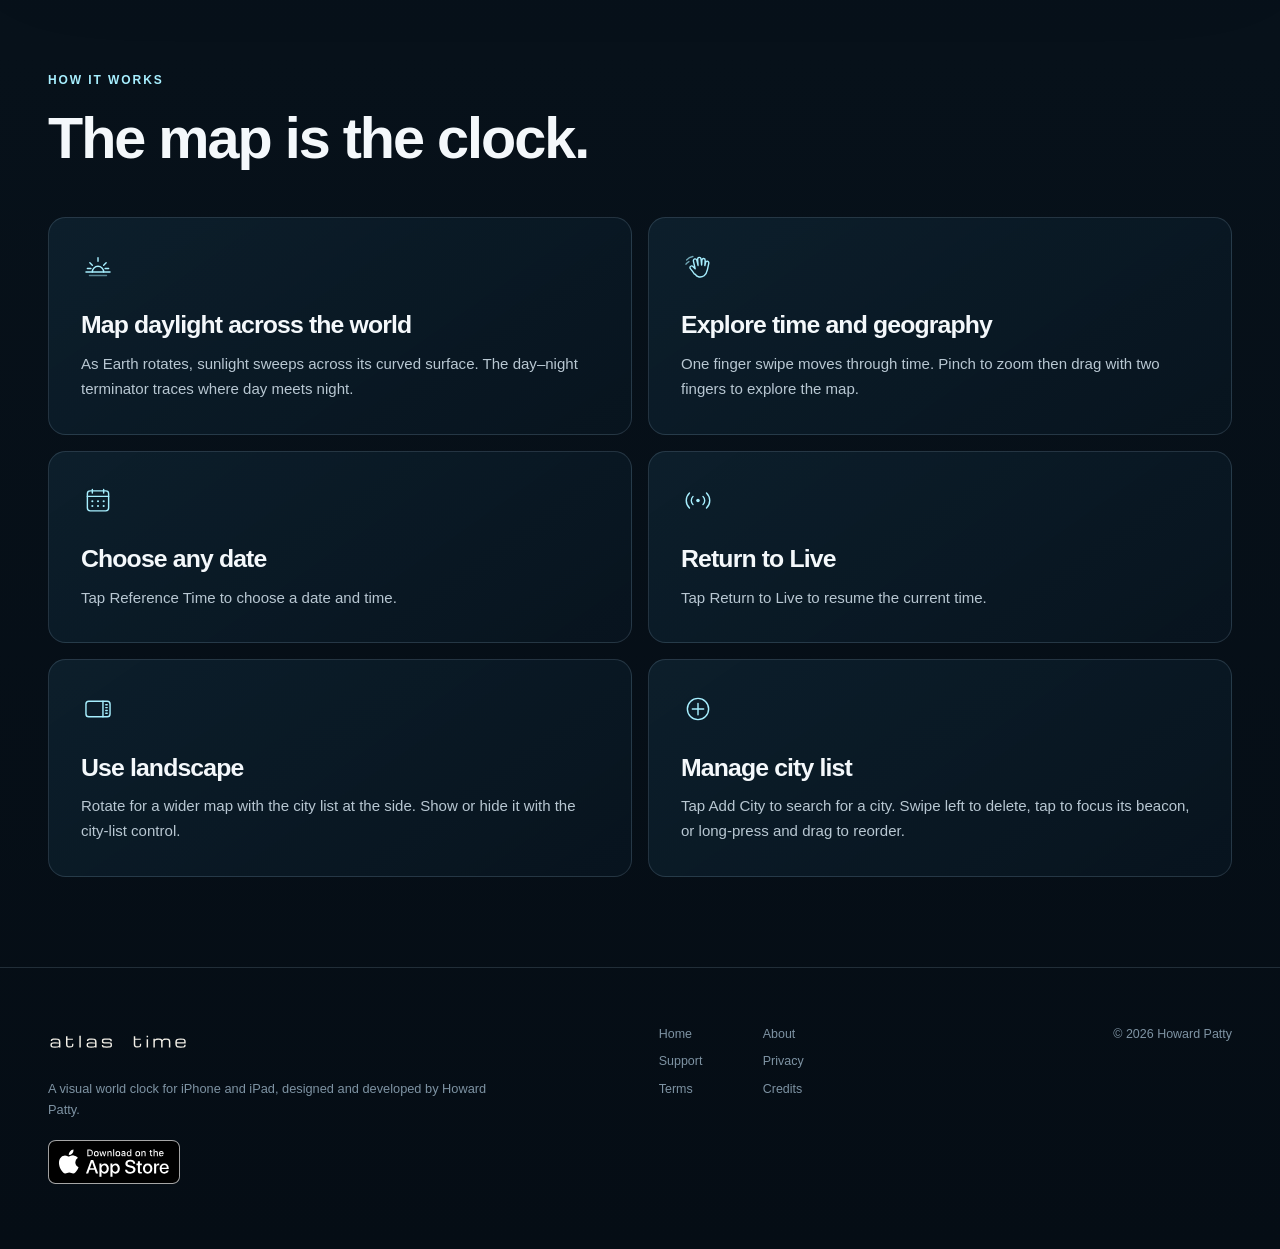
==== commit de851084: "content updates" ====
--- a/index.html
+++ b/index.html
@@ -47,7 +47,9 @@
     </div>
     <div class="hero-pitch">
       <div class="hero-actions" aria-label="Atlas Time availability">
-        <span class="button button-primary" aria-label="Atlas Time is coming to the App Store">Coming to the App Store</span>
+        <a class="app-store-link hero-app-store-link" href="https://apps.apple.com/us/app/atlas-time/id6796547372" aria-label="Download Atlas Time on the App Store">
+          <img src="/assets/app-store/download-on-the-app-store.svg" alt="Download on the App Store">
+        </a>
       </div>
       <ul class="promise-list" aria-label="Purchase and privacy highlights">
         <li>One purchase</li>
@@ -133,6 +135,10 @@
       </picture>
     </a>
     <p>A visual world clock for iPhone and iPad, designed and developed by Howard Patty.</p>
+
+    <a class="app-store-link footer-app-store-link" href="https://apps.apple.com/us/app/atlas-time/id6796547372" aria-label="Download Atlas Time on the App Store">
+      <img src="/assets/app-store/download-on-the-app-store.svg" alt="Download on the App Store">
+    </a>
   </div>
   <nav aria-label="Sitemap">
     <a href="/">Home</a>
@@ -140,6 +146,7 @@
     <a href="/support/">Support</a>
     <a href="/privacy/">Privacy</a>
     <a href="/terms/">Terms</a>
+    <a href="/credits/">Credits</a>
   </nav>
   <p class="copyright">© 2026 Howard Patty</p>
 </div>
--- a/assets/styles.css
+++ b/assets/styles.css
@@ -258,6 +258,33 @@
   margin: 0;
 }
 
+.app-store-link {
+  display: inline-block;
+  line-height: 0;
+  text-decoration: none;
+}
+
+.app-store-link img {
+  width: auto;
+  height: 3rem;
+}
+
+.footer-app-store-link {
+  margin-top: 1.25rem;
+}
+
+.footer-app-store-link img {
+  height: 2.75rem;
+}
+
+.about-app-store-link {
+  flex: 0 0 auto;
+}
+
+.about-app-store-link img {
+  height: 3rem;
+}
+
 .button {
   min-height: 2.9rem;
   display: inline-flex;
@@ -557,7 +584,8 @@
 .civil-time-section,
 .catalog-section,
 .solar-method-section,
-.imagery-section {
+.imagery-section,
+.download-section {
   padding-block: var(--section-space);
   border-top: 1px solid var(--line);
 }
@@ -656,6 +684,18 @@
 .equation-panel figcaption {
   color: var(--ink-soft);
   font-size: 0.92rem;
+}
+
+.equation-panel figcaption h3,
+.solar-explanation-grid h3,
+.source-note h3 {
+  margin: 0 0 0.7rem;
+  color: var(--ink);
+  font-size: clamp(1.08rem, 1rem + 0.35vw, 1.3rem);
+}
+
+.equation-panel figcaption p {
+  margin: 0;
 }
 
 .solar-equation {
@@ -716,10 +756,69 @@
   font-size: 0.82rem;
 }
 
+.equation-key--expanded {
+  grid-template-columns: 1fr;
+  gap: 1rem;
+}
+
+.equation-key--expanded div {
+  grid-template-columns: 5.25rem minmax(0, 1fr);
+  align-items: start;
+}
+
+.solar-explanation-grid {
+  display: grid;
+  grid-template-columns: repeat(2, minmax(0, 1fr));
+  gap: clamp(2rem, 6vw, 5rem);
+  margin-top: clamp(2rem, 5vw, 3.5rem);
+}
+
+.solar-explanation-grid section {
+  padding-block: 1.35rem;
+  border-block: 1px solid var(--line);
+}
+
+.solar-explanation-grid p,
+.solar-result-list dd {
+  margin: 0;
+  color: var(--ink-soft);
+  font-size: 0.94rem;
+}
+
+.solar-result-list {
+  display: grid;
+  gap: 0.9rem;
+  margin: 0;
+}
+
+.solar-result-list div {
+  display: grid;
+  grid-template-columns: 4.5rem minmax(0, 1fr);
+  gap: 0.75rem;
+}
+
+.solar-result-list dt {
+  color: var(--beacon);
+  font-weight: 650;
+  white-space: nowrap;
+}
+
+.solar-result-list dd {
+  margin: 0;
+}
+
 .method-detail {
   max-width: 50rem;
   margin: clamp(2rem, 5vw, 3.5rem) 0 0;
   color: var(--ink-soft);
+}
+
+.method-detail p {
+  margin: 0;
+}
+
+.method-detail p + p {
+  margin-top: 1rem;
 }
 
 .source-note {
@@ -798,6 +897,27 @@
 .imagery-disclaimer {
   color: var(--ink-faint);
   font-size: 0.9rem;
+}
+
+.download-cta {
+  display: flex;
+  align-items: center;
+  justify-content: space-between;
+  gap: clamp(1.5rem, 5vw, 4rem);
+  padding: clamp(1.5rem, 4vw, 2.75rem);
+  background: linear-gradient(145deg, rgba(16, 39, 54, 0.72), rgba(8, 21, 32, 0.9));
+  border: 1px solid var(--line-strong);
+  border-radius: var(--radius-medium);
+}
+
+.download-cta h2 {
+  margin-bottom: 0.75rem;
+  font-size: clamp(1.7rem, 3vw, 2.6rem);
+}
+
+.download-cta p:last-child {
+  margin-bottom: 0;
+  color: var(--ink-soft);
 }
 
 .page-hero {
@@ -1169,8 +1289,18 @@
     grid-template-columns: 1fr;
   }
 
+  .download-cta {
+    align-items: flex-start;
+    flex-direction: column;
+  }
+
   .equation-key {
     grid-template-columns: 1fr;
+  }
+
+  .solar-explanation-grid {
+    grid-template-columns: 1fr;
+    gap: 0;
   }
 
   .footer-inner {
